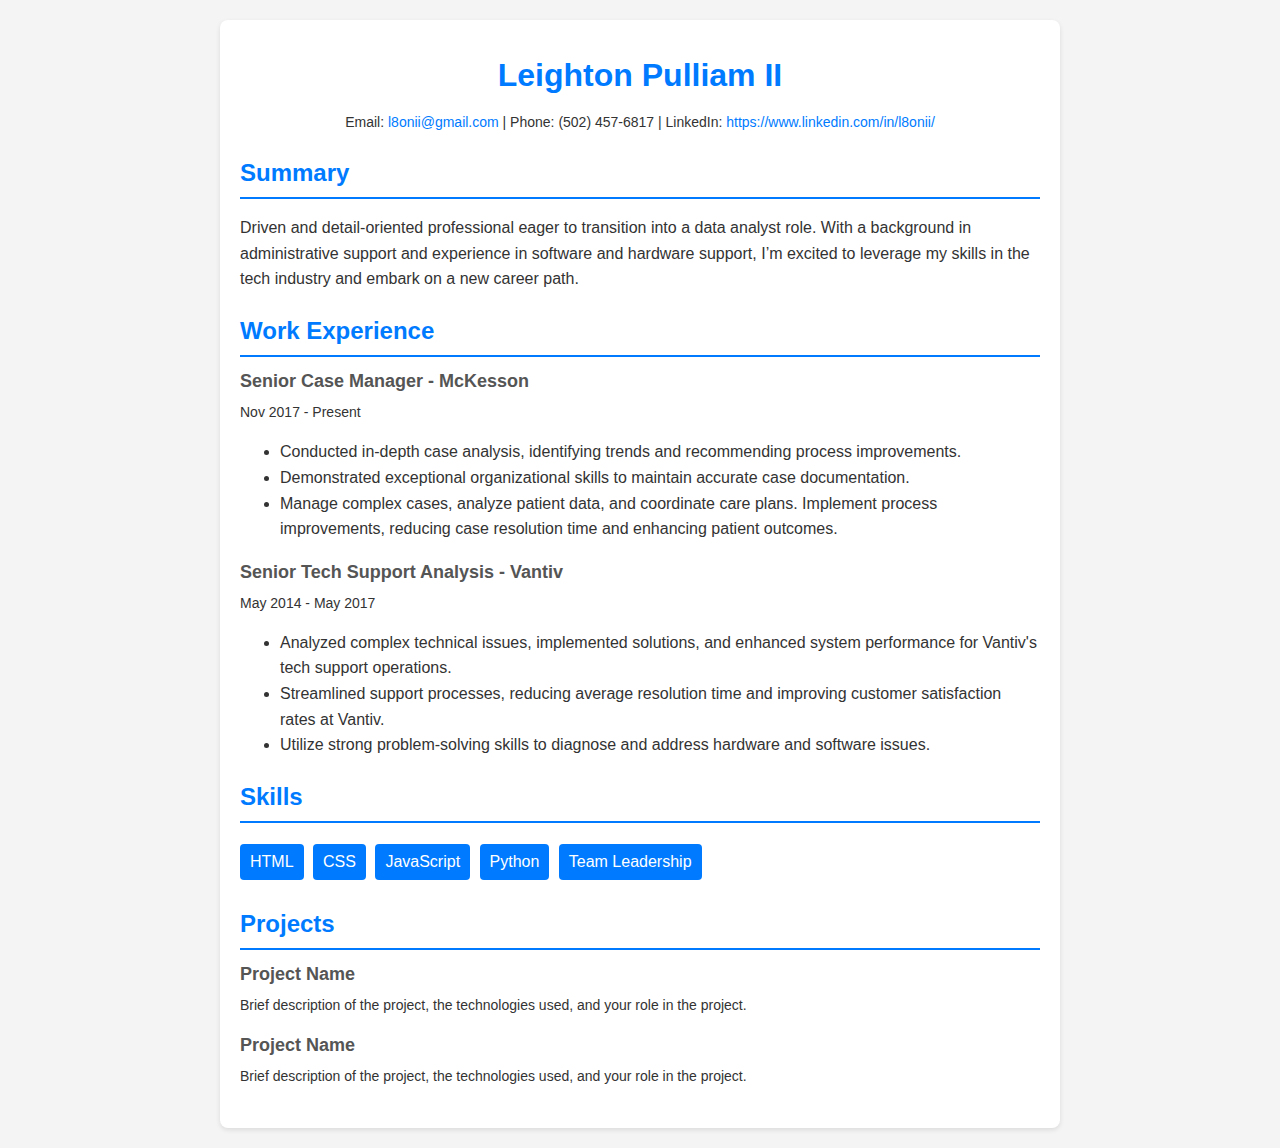
==== index.html @ e3c88d8a "Summary & Work Experience" ====
<!DOCTYPE html>
<html lang="en">
    <head>
        <meta charset="UTF-8" />
        <meta name="viewport" content="width=device-width, initial-scale=1.0" />
        <title>Resume Template</title>
    </head>

    <style>
        body {
            font-family: Arial, sans-serif;
            line-height: 1.6;
            margin: 0;
            padding: 0;
            color: #333;
            background-color: #f4f4f4;
        }
        .container {
            max-width: 800px;
            margin: 20px auto;
            padding: 20px;
            background: #fff;
            border-radius: 8px;
            box-shadow: 0 2px 5px rgba(0, 0, 0, 0.1);
        }
        h1,
        h2 {
            color: #007bff;
        }
        .header {
            text-align: center;
        }
        .header h1 {
            margin: 10px 0;
        }
        .contact {
            margin: 10px 0;
            font-size: 14px;
        }
        .contact a {
            color: #007bff;
            text-decoration: none;
        }
        .section {
            margin: 20px 0;
        }
        .section h2 {
            margin-bottom: 10px;
            border-bottom: 2px solid #007bff;
            padding-bottom: 5px;
        }
        .item {
            margin-bottom: 15px;
        }
        .item h3 {
            margin: 0;
            font-size: 18px;
            color: #555;
        }
        .item p {
            margin: 5px 0;
            font-size: 14px;
        }
        .skills ul {
            list-style: none;
            padding: 0;
        }
        .skills ul li {
            display: inline-block;
            background: #007bff;
            color: #fff;
            padding: 5px 10px;
            margin: 5px 5px 5px 0;
            border-radius: 4px;
        }
    </style>

<body>
    <main class="container">
        <section class="header">
            <h1>Leighton Pulliam II</h1>
            <p class="contact">
                Email:
                <a href="l8onii@gmail.com"
                    >l8onii@gmail.com</a
                >
                | Phone: (502) 457-6817 | LinkedIn:
                <a href="#">https://www.linkedin.com/in/l8onii/</a>
            </p>
        </section>            <section class="section">
            <h2>Summary</h2>
            <p>
                Driven and detail-oriented professional eager to transition into a data analyst role.
                With a background in administrative support and experience in software and hardware support, I’m excited to leverage my skills in the tech industry and embark on a new career path.
                
            </p>
        </section>
        <section class="section">
            <h2>Work Experience</h2>
            <div class="item">
                <h3>Senior Case Manager - McKesson</h3>
                <p>Nov 2017 - Present</p>
                <p>
                    <ul>
                        <li>Conducted in-depth case analysis, identifying trends and recommending process improvements.</li>
                        <li>Demonstrated exceptional organizational skills to maintain accurate case documentation.</li>
                        <li>Manage complex cases, analyze patient data, and coordinate care plans. Implement process improvements, reducing case resolution time and enhancing patient outcomes.</li>
                    </ul>
                </p>
            </div>
            <div class="item">
                <h3>Senior Tech Support Analysis - Vantiv</h3>
                <p>May 2014 - May 2017</p>
                <p>
                    <ul>
                        <li>Analyzed complex technical issues, implemented solutions, and enhanced system performance for Vantiv's tech support operations.</li>
                        <li>Streamlined support processes, reducing average resolution time and improving customer satisfaction rates at Vantiv.</li>
                        <li>Utilize strong problem-solving skills to diagnose and address hardware and software issues.</li>
                    </ul>
                </p>
            </div>
        </section>
        <div class="section">
            <section class="section">
                <h2>Skills</h2>
                <div class="skills">
                    <ul>
                        <li>HTML</li>
                        <li>CSS</li>
                        <li>JavaScript</li>
                        <li>Python</li>
                        <li>Team Leadership</li>
                    </ul>
                </div>
            </section>
            <section class="section">
                <h2>Projects</h2>
                <div class="item">
                    <h3>Project Name</h3>
                    <p>
                        Brief description of the project, the technologies used,
                        and your role in the project.
                    </p>
                </div>
                <div class="item">
                    <h3>Project Name</h3>
                    <p>
                        Brief description of the project, the technologies used,
                        and your role in the project.
                    </p>
                </div>
            </section>
        </main>
    </body>
</html>
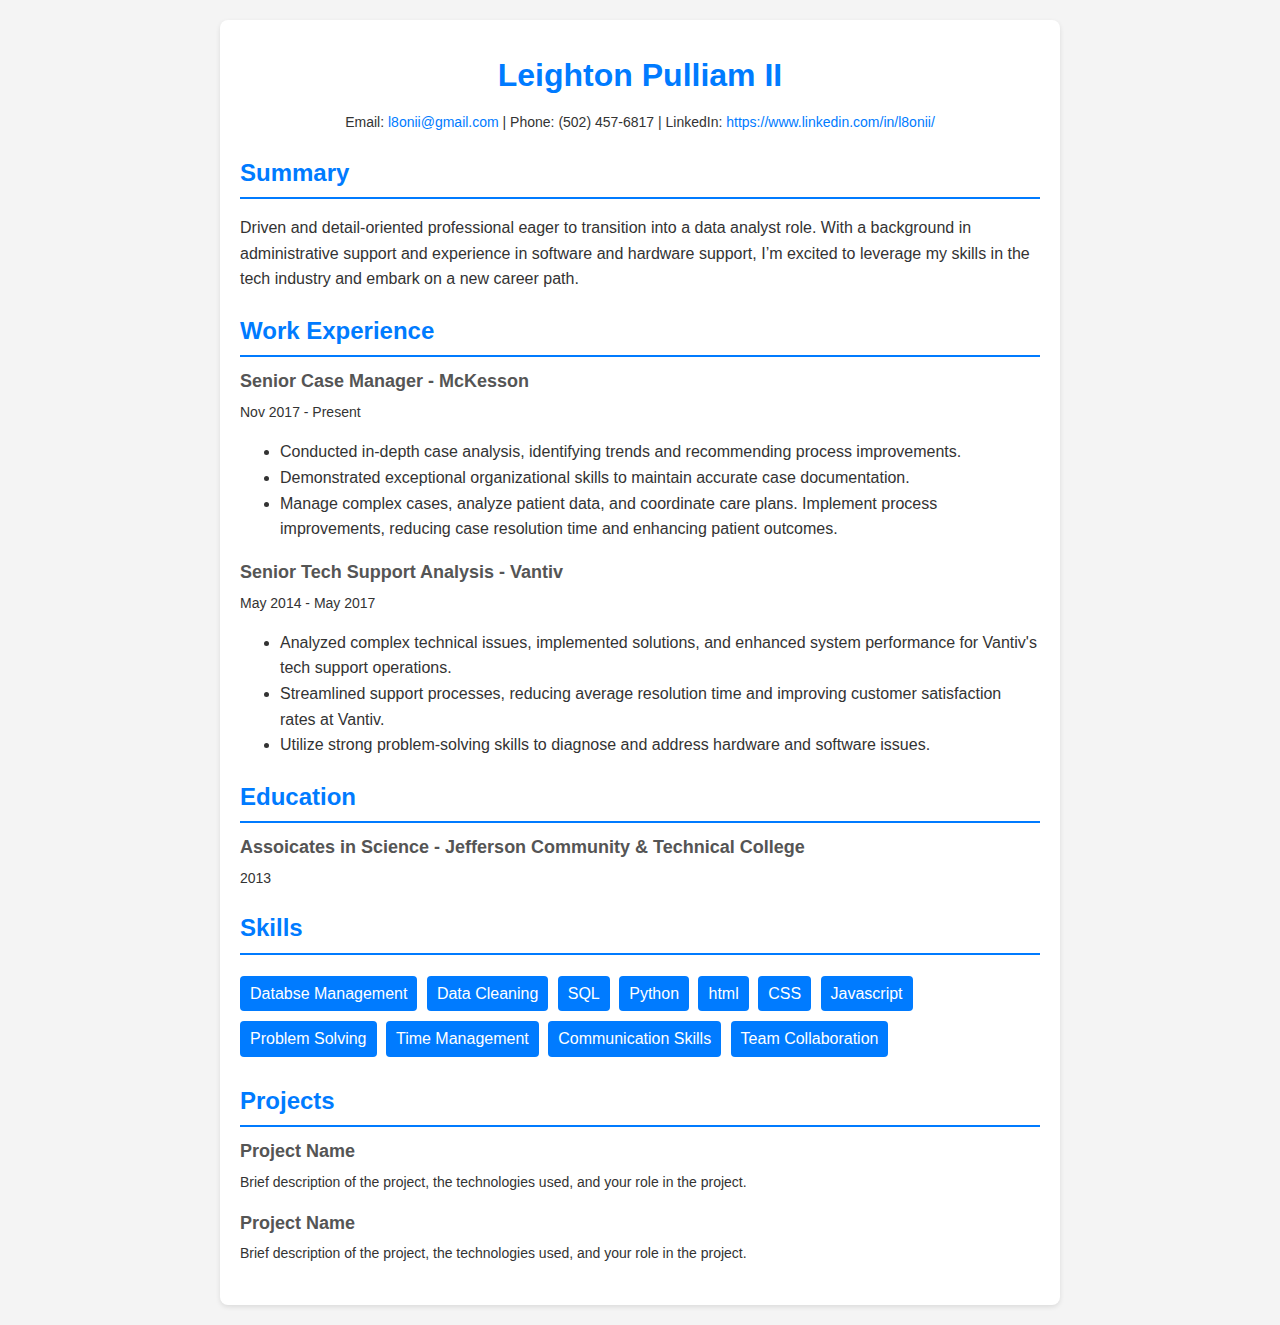
==== commit 6f852ce0: "Education & Skills" ====
--- a/index.html
+++ b/index.html
@@ -119,21 +119,33 @@
                     </ul>
                 </p>
             </div>
+            <h2>Education</h2>
+            <div class="item">
+                <h3>Assoicates in Science - Jefferson Community & Technical College</h3>
+                <p>2013</p>
+            </div>
+
+            </div>
         </section>
-        <div class="section">
-            <section class="section">
-                <h2>Skills</h2>
-                <div class="skills">
-                    <ul>
-                        <li>HTML</li>
-                        <li>CSS</li>
-                        <li>JavaScript</li>
-                        <li>Python</li>
-                        <li>Team Leadership</li>
-                    </ul>
-                </div>
-            </section>
-            <section class="section">
+        <section class="section">
+            <h2>Skills</h2>
+            <div class="skills">
+                <ul>
+                    <li>Databse Management</li>
+                    <li>Data Cleaning</li>
+                    <li>SQL</li>
+                    <li>Python</li>
+                    <li>html</li>
+                    <li>CSS</li>
+                    <li>Javascript</li>
+                    <li>Problem Solving</li>
+                    <li>Time Management</li>
+                    <li>Communication Skills</li>
+                    <li>Team Collaboration</li>
+                </ul>
+            </div>
+        </section>
+        <section class="section">
                 <h2>Projects</h2>
                 <div class="item">
                     <h3>Project Name</h3>
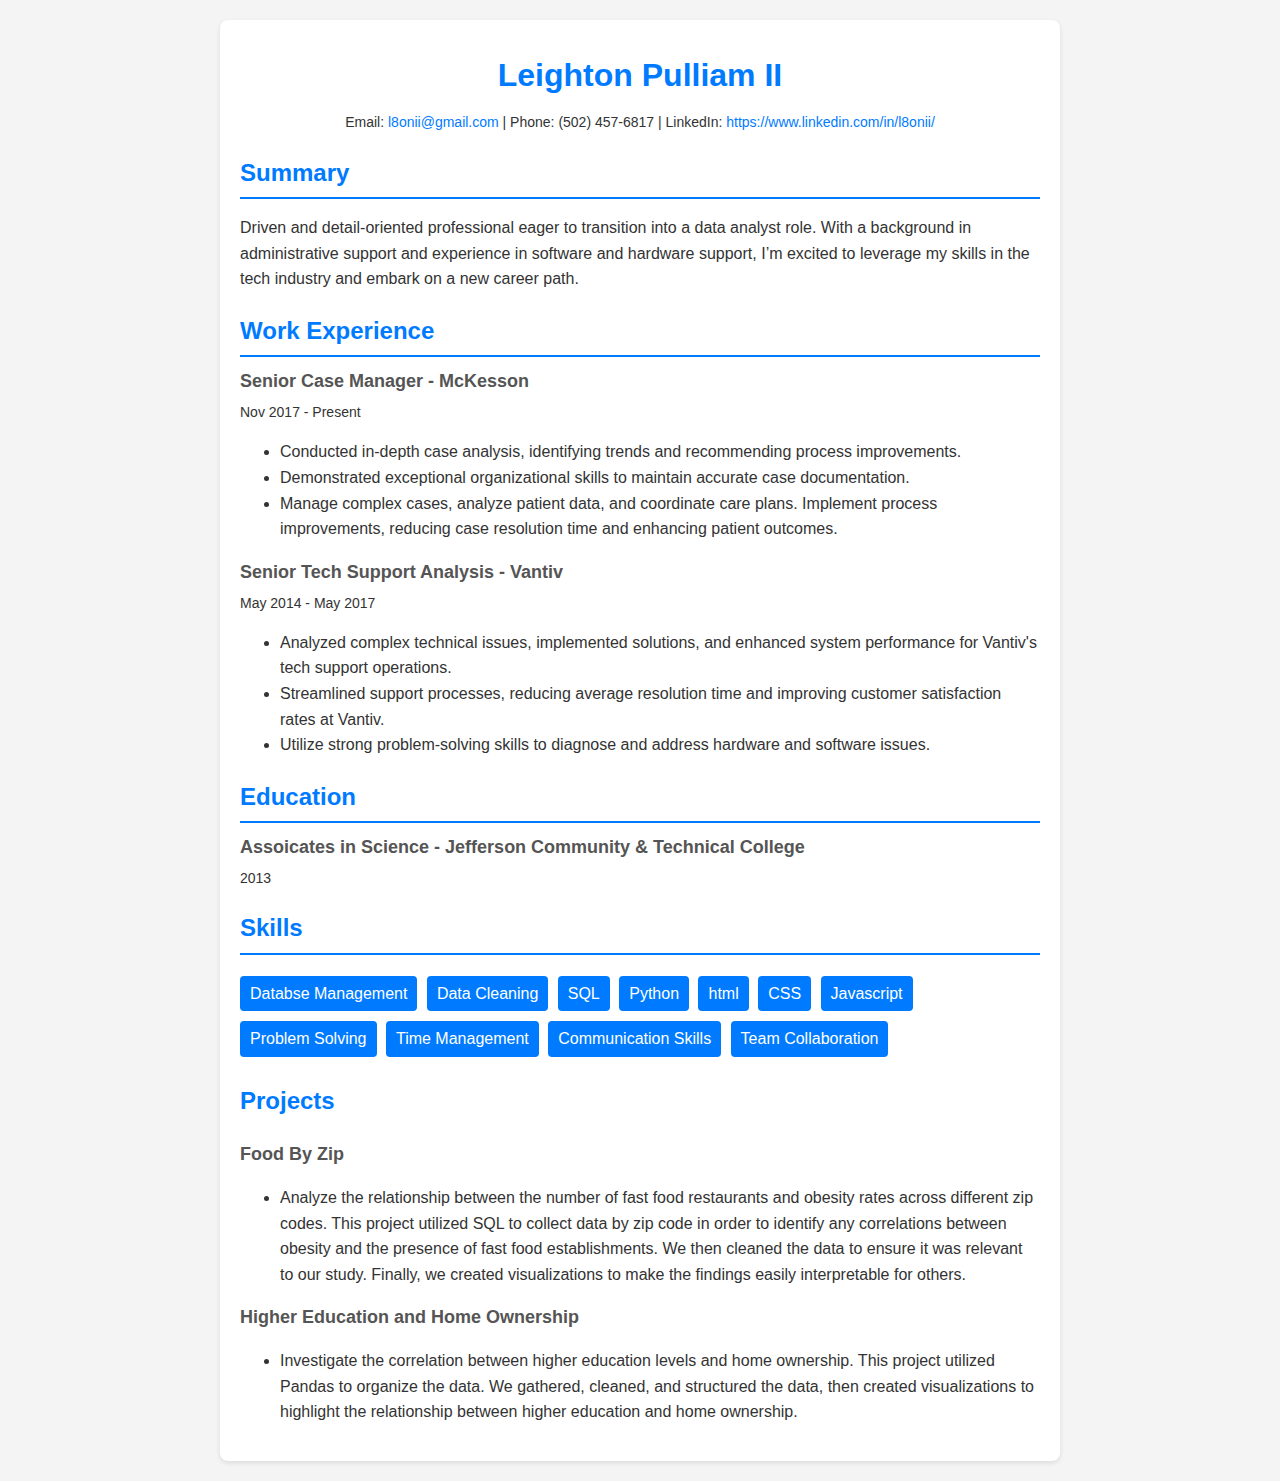
==== commit f644bf2c: "Projects" ====
--- a/index.html
+++ b/index.html
@@ -145,23 +145,24 @@
                 </ul>
             </div>
         </section>
-        <section class="section">
-                <h2>Projects</h2>
-                <div class="item">
-                    <h3>Project Name</h3>
-                    <p>
-                        Brief description of the project, the technologies used,
-                        and your role in the project.
-                    </p>
-                </div>
-                <div class="item">
-                    <h3>Project Name</h3>
-                    <p>
-                        Brief description of the project, the technologies used,
-                        and your role in the project.
-                    </p>
-                </div>
-            </section>
-        </main>
-    </body>
+        <h2>Projects</h2>
+        <div class="item">
+            <h3>Food By Zip</h3>
+            <p>
+                <ul>
+                    <li>Analyze the relationship between the number of fast food restaurants and obesity rates across different zip codes. This project utilized SQL to collect data by zip code in order to identify any correlations between obesity and the presence of fast food establishments. We then cleaned the data to ensure it was relevant to our study. Finally, we created visualizations to make the findings easily interpretable for others.</li>
+                </ul>
+            </p>
+        </div>
+        <div class="item">
+            <h3>Higher Education and Home Ownership</h3>
+            <p>
+                <ul>
+                    <li>Investigate the correlation between higher education levels and home ownership. This project utilized Pandas to organize the data. We gathered, cleaned, and structured the data, then created visualizations to highlight the relationship between higher education and home ownership.</li>
+                </ul>
+            </p>
+        </div>
+    </section>
+</main>
+</body>
 </html>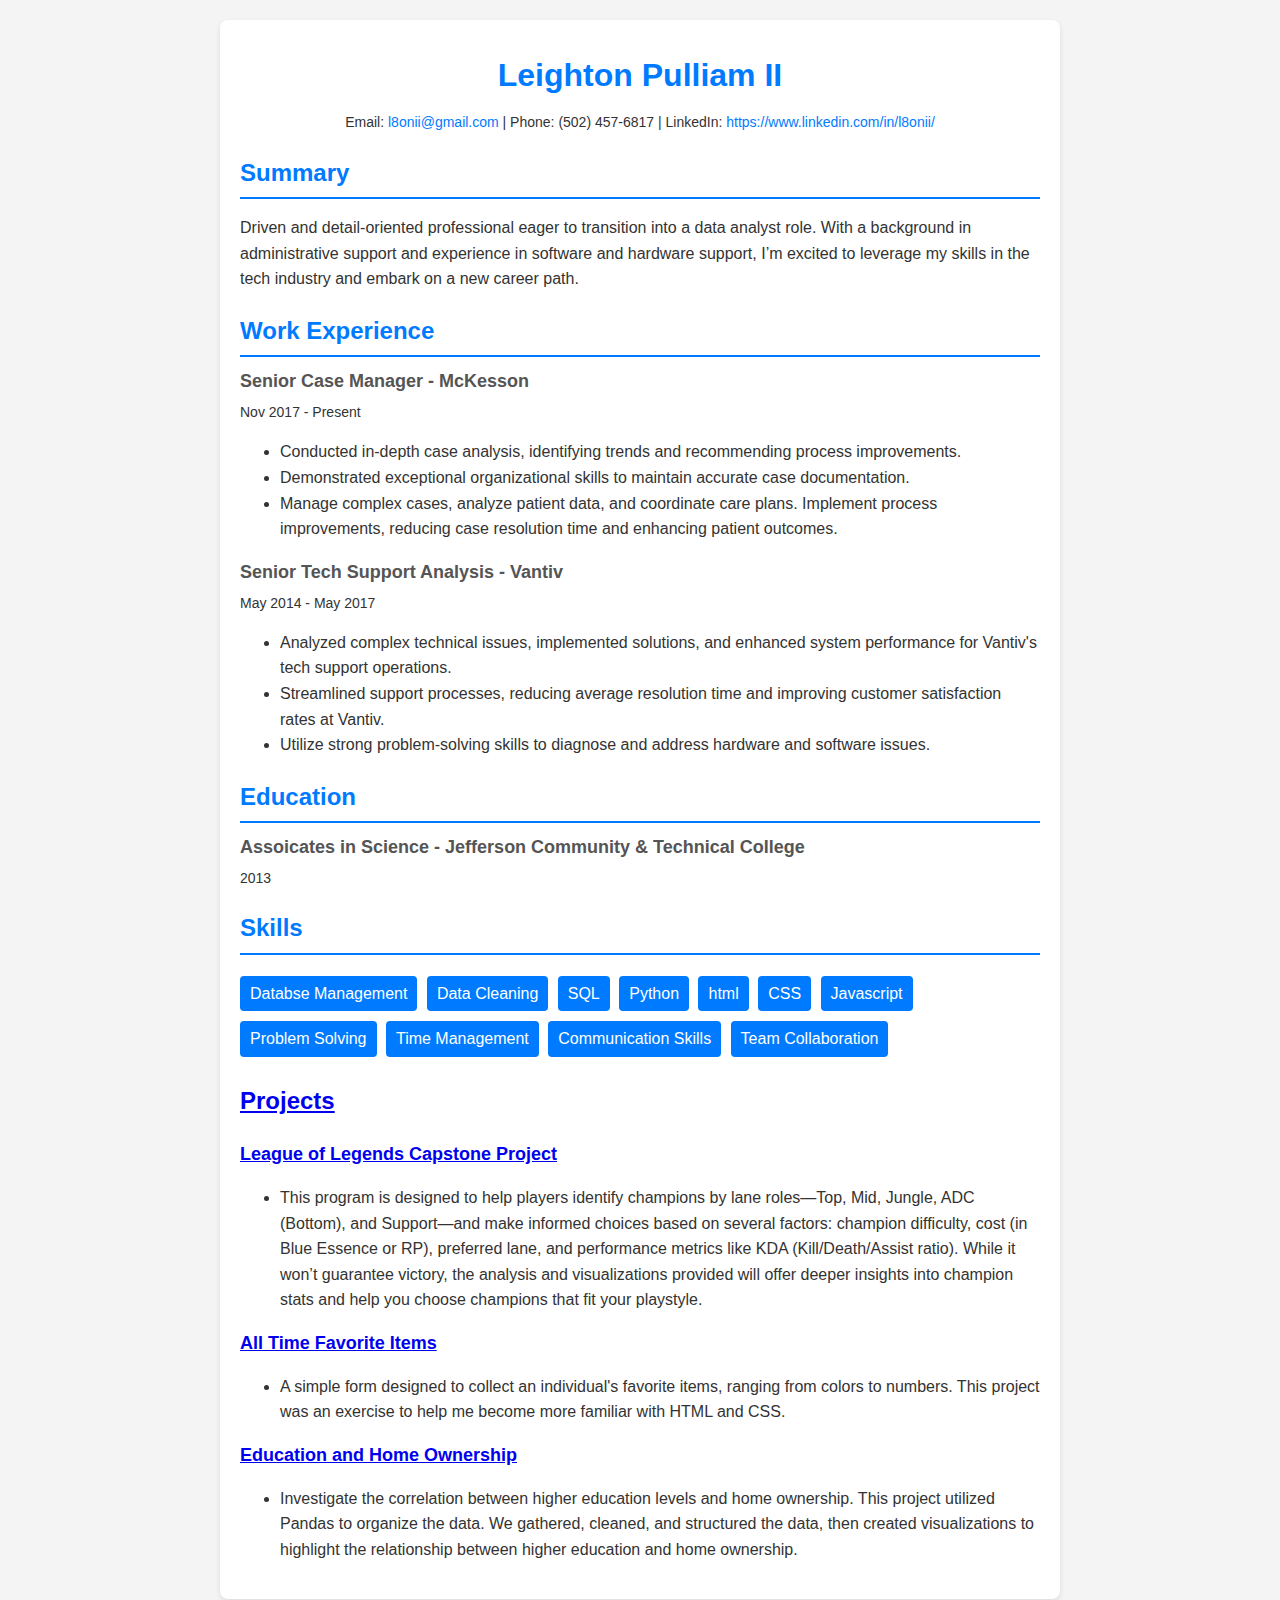
==== commit dbd99ad4: "Resume Updates" ====
--- a/index.html
+++ b/index.html
@@ -4,77 +4,8 @@
         <meta charset="UTF-8" />
         <meta name="viewport" content="width=device-width, initial-scale=1.0" />
         <title>Resume Template</title>
+        <link rel="stylesheet" href="styles.css">
     </head>
-
-    <style>
-        body {
-            font-family: Arial, sans-serif;
-            line-height: 1.6;
-            margin: 0;
-            padding: 0;
-            color: #333;
-            background-color: #f4f4f4;
-        }
-        .container {
-            max-width: 800px;
-            margin: 20px auto;
-            padding: 20px;
-            background: #fff;
-            border-radius: 8px;
-            box-shadow: 0 2px 5px rgba(0, 0, 0, 0.1);
-        }
-        h1,
-        h2 {
-            color: #007bff;
-        }
-        .header {
-            text-align: center;
-        }
-        .header h1 {
-            margin: 10px 0;
-        }
-        .contact {
-            margin: 10px 0;
-            font-size: 14px;
-        }
-        .contact a {
-            color: #007bff;
-            text-decoration: none;
-        }
-        .section {
-            margin: 20px 0;
-        }
-        .section h2 {
-            margin-bottom: 10px;
-            border-bottom: 2px solid #007bff;
-            padding-bottom: 5px;
-        }
-        .item {
-            margin-bottom: 15px;
-        }
-        .item h3 {
-            margin: 0;
-            font-size: 18px;
-            color: #555;
-        }
-        .item p {
-            margin: 5px 0;
-            font-size: 14px;
-        }
-        .skills ul {
-            list-style: none;
-            padding: 0;
-        }
-        .skills ul li {
-            display: inline-block;
-            background: #007bff;
-            color: #fff;
-            padding: 5px 10px;
-            margin: 5px 5px 5px 0;
-            border-radius: 4px;
-        }
-    </style>
-
 <body>
     <main class="container">
         <section class="header">
@@ -145,22 +76,24 @@
                 </ul>
             </div>
         </section>
-        <h2>Projects</h2>
+        <h2><a href="/projects.html" target="_blank">Projects</a></h2>
         <div class="item">
-            <h3>Food By Zip</h3>
+            <h3><a href="https://github.com/L8onii/Capstone-LOL" target="_blank"> League of Legends Capstone Project</a></h3>
             <p>
                 <ul>
-                    <li>Analyze the relationship between the number of fast food restaurants and obesity rates across different zip codes. This project utilized SQL to collect data by zip code in order to identify any correlations between obesity and the presence of fast food establishments. We then cleaned the data to ensure it was relevant to our study. Finally, we created visualizations to make the findings easily interpretable for others.</li>
+                    <li>This program is designed to help players identify champions by lane roles—Top, Mid, Jungle, ADC (Bottom), and Support—and make informed choices based on several factors: champion difficulty, cost (in Blue Essence or RP), preferred lane, and performance metrics like KDA (Kill/Death/Assist ratio). While it won’t guarantee victory, the analysis and visualizations provided will offer deeper insights into champion stats and help you choose champions that fit your playstyle.</li>
                 </ul>
             </p>
-        </div>
-        <div class="item">
-            <h3>Higher Education and Home Ownership</h3>
+            <h3><a href="https://github.com/L8onii/all-time-favs" target="_blank">All Time Favorite Items</a></h3>
+            <p>
+                <ul>
+                    <li>A simple form designed to collect an individual's favorite items, ranging from colors to numbers. This project was an exercise to help me become more familiar with HTML and CSS.</li>
+                </ul>
+            <h3><a href="https://github.com/L8onii/Higher-Education-and-Home-Ownership" target="_blank">Education and Home Ownership</a></h3>
             <p>
                 <ul>
                     <li>Investigate the correlation between higher education levels and home ownership. This project utilized Pandas to organize the data. We gathered, cleaned, and structured the data, then created visualizations to highlight the relationship between higher education and home ownership.</li>
                 </ul>
-            </p>
         </div>
     </section>
 </main>
--- a/styles.css
+++ b/styles.css
@@ -0,0 +1,66 @@
+        body {
+            font-family: Arial, sans-serif;
+            line-height: 1.6;
+            margin: 0;
+            padding: 0;
+            color: #333;
+            background-color: #f4f4f4;
+        }
+        .container {
+            max-width: 800px;
+            margin: 20px auto;
+            padding: 20px;
+            background: #fff;
+            border-radius: 8px;
+            box-shadow: 0 2px 5px rgba(0, 0, 0, 0.1);
+        }
+        h1,
+        h2 {
+            color: #007bff;
+        }
+        .header {
+            text-align: center;
+        }
+        .header h1 {
+            margin: 10px 0;
+        }
+        .contact {
+            margin: 10px 0;
+            font-size: 14px;
+        }
+        .contact a {
+            color: #007bff;
+            text-decoration: none;
+        }
+        .section {
+            margin: 20px 0;
+        }
+        .section h2 {
+            margin-bottom: 10px;
+            border-bottom: 2px solid #007bff;
+            padding-bottom: 5px;
+        }
+        .item {
+            margin-bottom: 15px;
+        }
+        .item h3 {
+            margin: 0;
+            font-size: 18px;
+            color: #555;
+        }
+        .item p {
+            margin: 5px 0;
+            font-size: 14px;
+        }
+        .skills ul {
+            list-style: none;
+            padding: 0;
+        }
+        .skills ul li {
+            display: inline-block;
+            background: #007bff;
+            color: #fff;
+            padding: 5px 10px;
+            margin: 5px 5px 5px 0;
+            border-radius: 4px;
+        }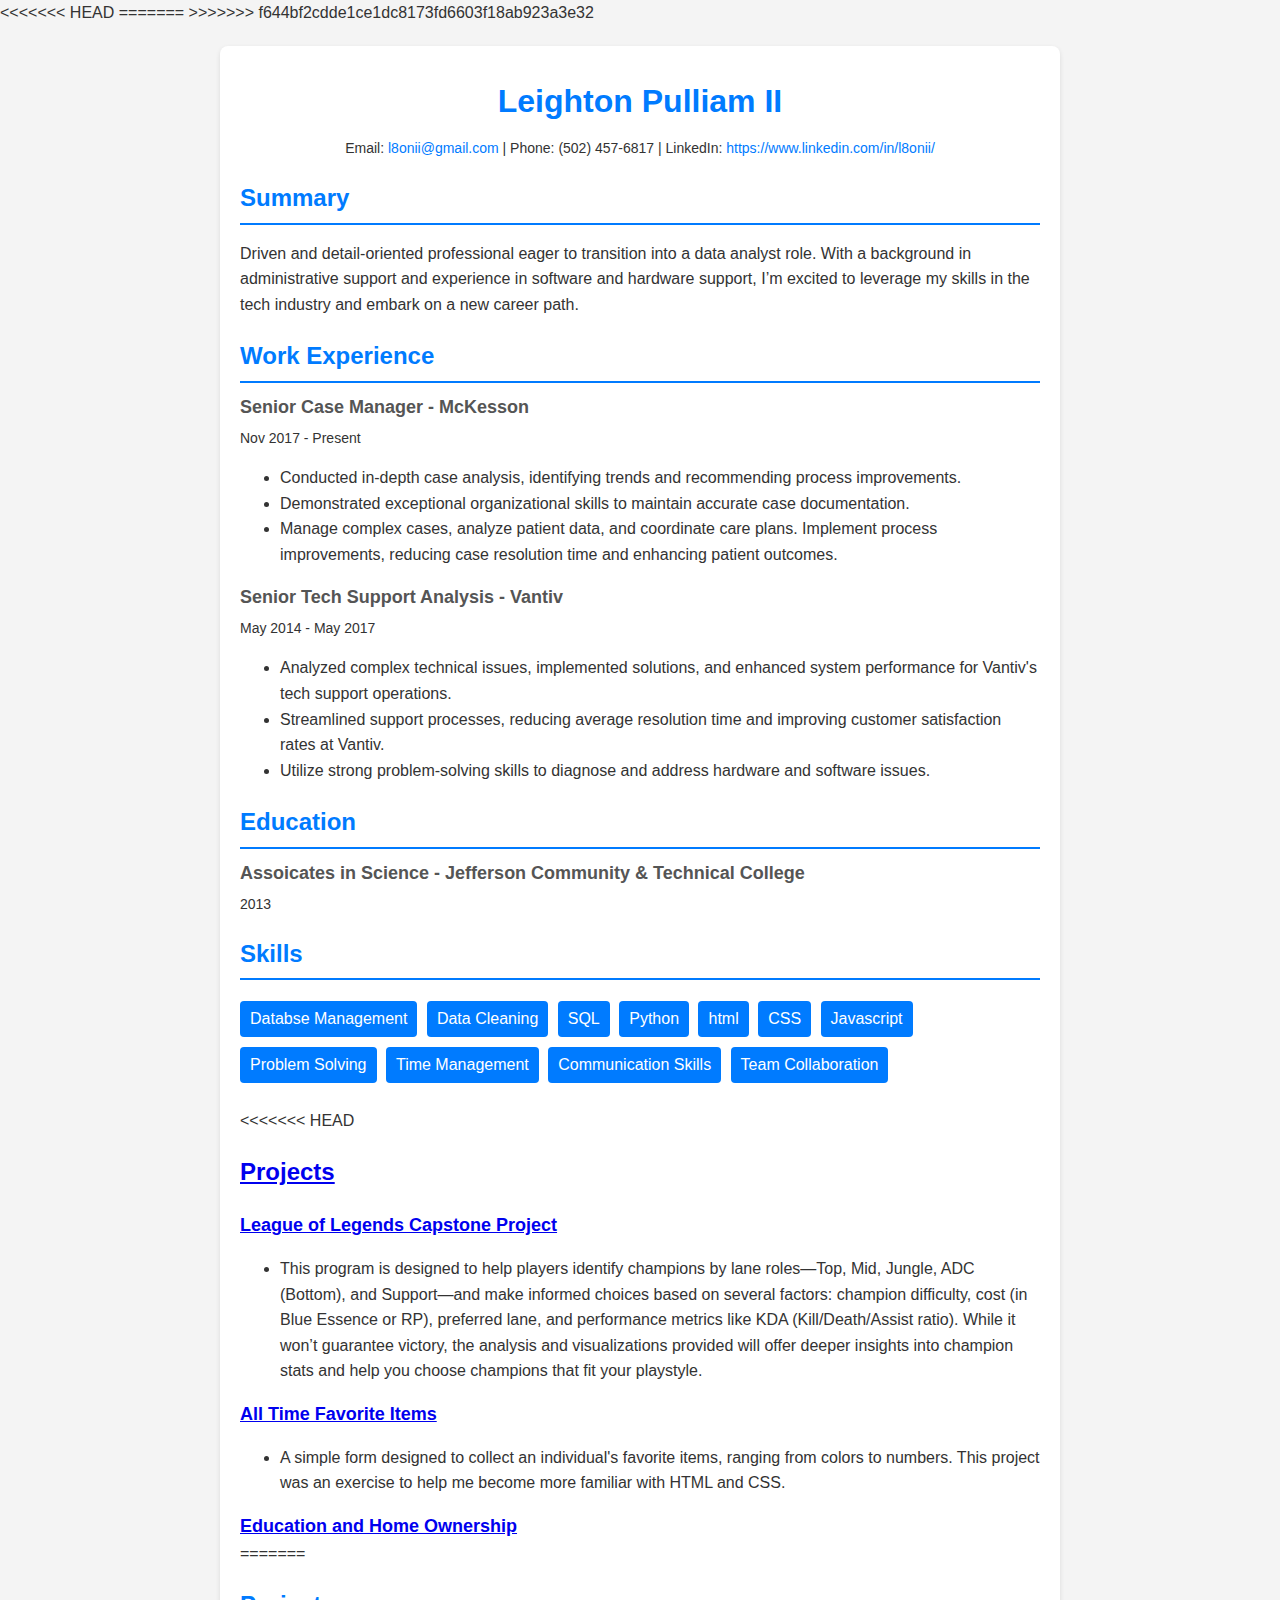
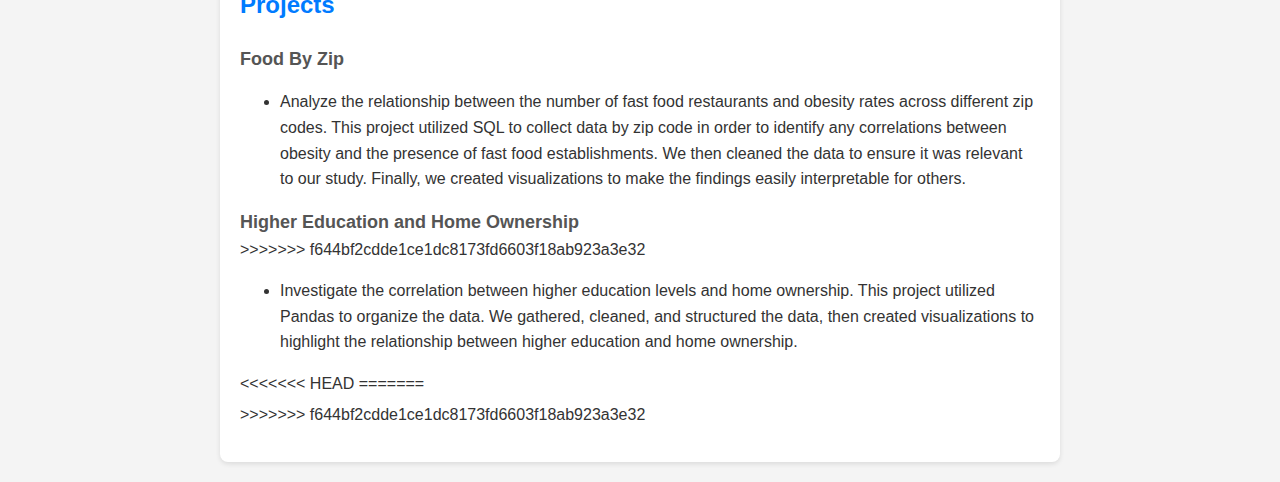
==== commit 627d8162: "Resume Updates" ====
--- a/index.html
+++ b/index.html
@@ -4,8 +4,82 @@
         <meta charset="UTF-8" />
         <meta name="viewport" content="width=device-width, initial-scale=1.0" />
         <title>Resume Template</title>
+<<<<<<< HEAD
         <link rel="stylesheet" href="styles.css">
     </head>
+=======
+    </head>
+
+    <style>
+        body {
+            font-family: Arial, sans-serif;
+            line-height: 1.6;
+            margin: 0;
+            padding: 0;
+            color: #333;
+            background-color: #f4f4f4;
+        }
+        .container {
+            max-width: 800px;
+            margin: 20px auto;
+            padding: 20px;
+            background: #fff;
+            border-radius: 8px;
+            box-shadow: 0 2px 5px rgba(0, 0, 0, 0.1);
+        }
+        h1,
+        h2 {
+            color: #007bff;
+        }
+        .header {
+            text-align: center;
+        }
+        .header h1 {
+            margin: 10px 0;
+        }
+        .contact {
+            margin: 10px 0;
+            font-size: 14px;
+        }
+        .contact a {
+            color: #007bff;
+            text-decoration: none;
+        }
+        .section {
+            margin: 20px 0;
+        }
+        .section h2 {
+            margin-bottom: 10px;
+            border-bottom: 2px solid #007bff;
+            padding-bottom: 5px;
+        }
+        .item {
+            margin-bottom: 15px;
+        }
+        .item h3 {
+            margin: 0;
+            font-size: 18px;
+            color: #555;
+        }
+        .item p {
+            margin: 5px 0;
+            font-size: 14px;
+        }
+        .skills ul {
+            list-style: none;
+            padding: 0;
+        }
+        .skills ul li {
+            display: inline-block;
+            background: #007bff;
+            color: #fff;
+            padding: 5px 10px;
+            margin: 5px 5px 5px 0;
+            border-radius: 4px;
+        }
+    </style>
+
+>>>>>>> f644bf2cdde1ce1dc8173fd6603f18ab923a3e32
 <body>
     <main class="container">
         <section class="header">
@@ -76,6 +150,7 @@
                 </ul>
             </div>
         </section>
+<<<<<<< HEAD
         <h2><a href="/projects.html" target="_blank">Projects</a></h2>
         <div class="item">
             <h3><a href="https://github.com/L8onii/Capstone-LOL" target="_blank"> League of Legends Capstone Project</a></h3>
@@ -90,10 +165,27 @@
                     <li>A simple form designed to collect an individual's favorite items, ranging from colors to numbers. This project was an exercise to help me become more familiar with HTML and CSS.</li>
                 </ul>
             <h3><a href="https://github.com/L8onii/Higher-Education-and-Home-Ownership" target="_blank">Education and Home Ownership</a></h3>
+=======
+        <h2>Projects</h2>
+        <div class="item">
+            <h3>Food By Zip</h3>
+            <p>
+                <ul>
+                    <li>Analyze the relationship between the number of fast food restaurants and obesity rates across different zip codes. This project utilized SQL to collect data by zip code in order to identify any correlations between obesity and the presence of fast food establishments. We then cleaned the data to ensure it was relevant to our study. Finally, we created visualizations to make the findings easily interpretable for others.</li>
+                </ul>
+            </p>
+        </div>
+        <div class="item">
+            <h3>Higher Education and Home Ownership</h3>
+>>>>>>> f644bf2cdde1ce1dc8173fd6603f18ab923a3e32
             <p>
                 <ul>
                     <li>Investigate the correlation between higher education levels and home ownership. This project utilized Pandas to organize the data. We gathered, cleaned, and structured the data, then created visualizations to highlight the relationship between higher education and home ownership.</li>
                 </ul>
+<<<<<<< HEAD
+=======
+            </p>
+>>>>>>> f644bf2cdde1ce1dc8173fd6603f18ab923a3e32
         </div>
     </section>
 </main>
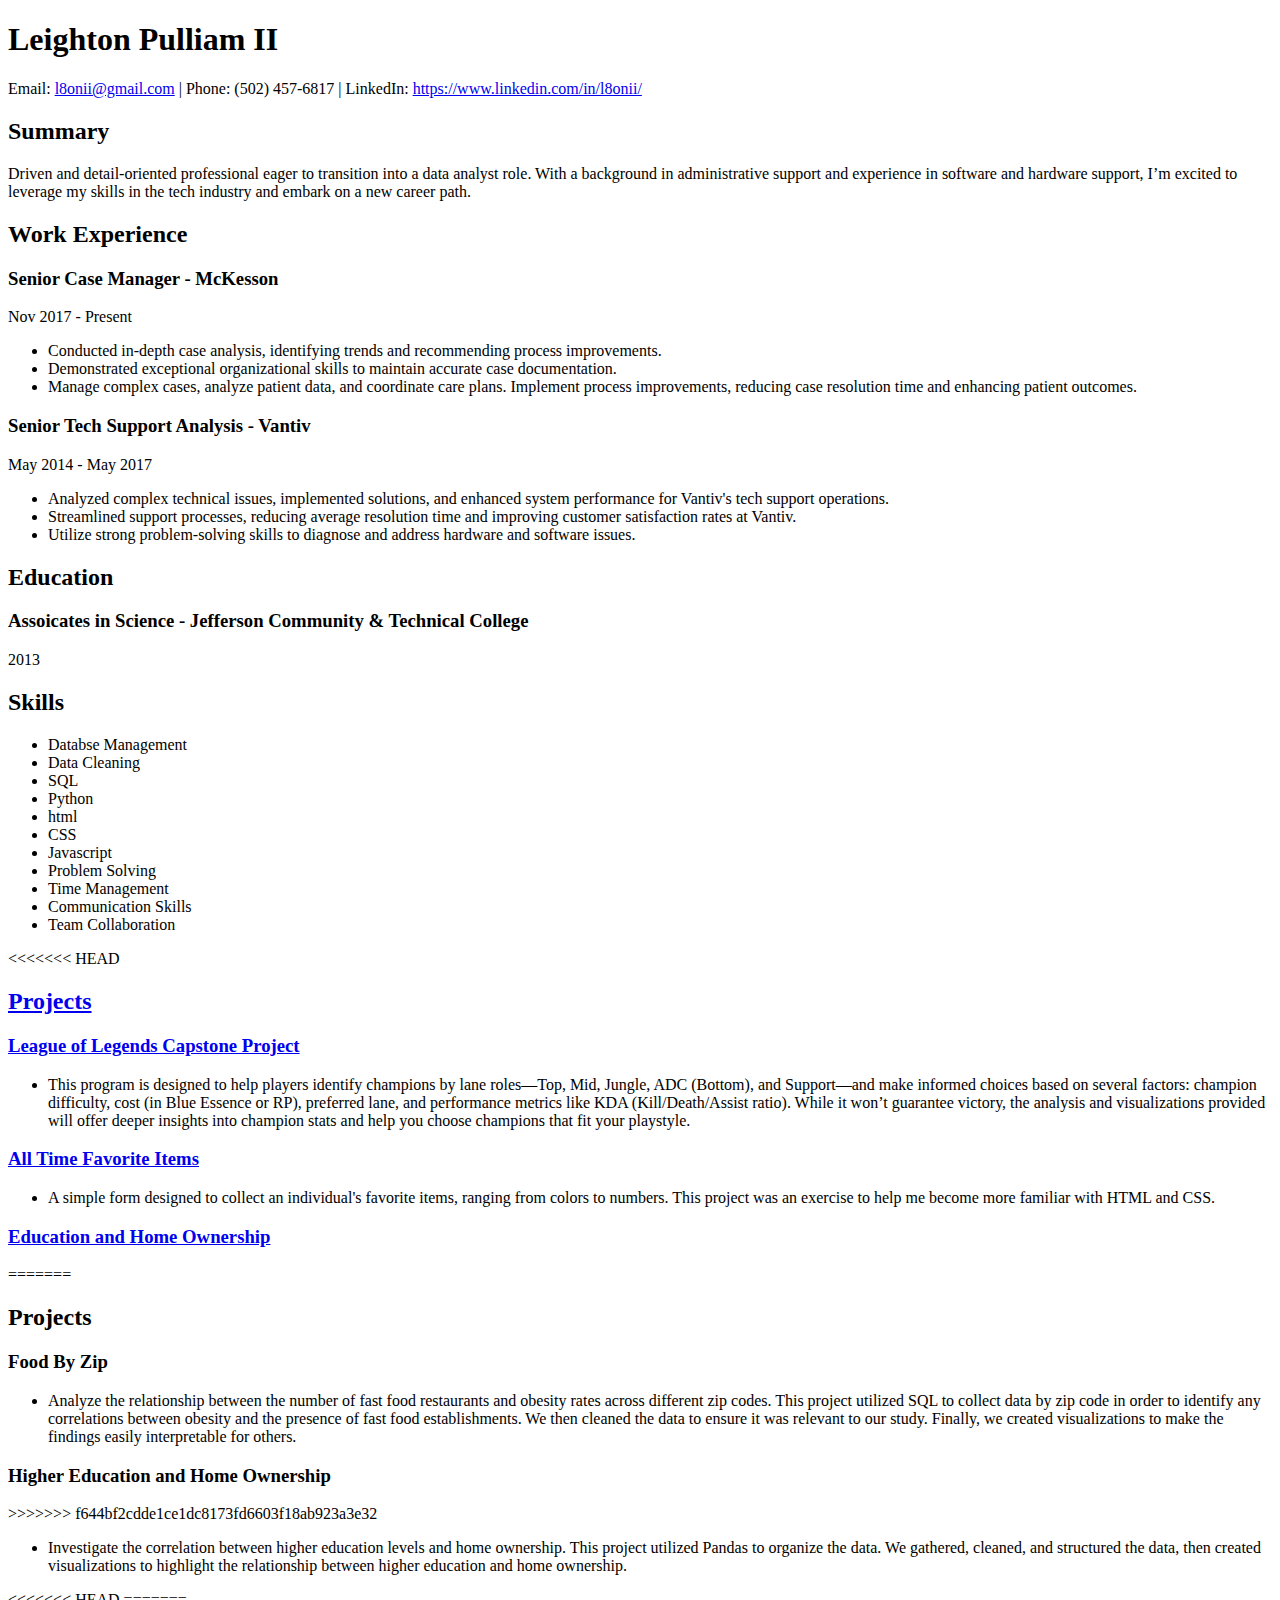
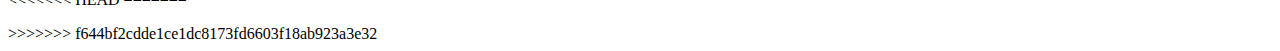
==== commit c73f2e67: "Fixed Incoming Head" ====
--- a/index.html
+++ b/index.html
@@ -4,82 +4,6 @@
         <meta charset="UTF-8" />
         <meta name="viewport" content="width=device-width, initial-scale=1.0" />
         <title>Resume Template</title>
-<<<<<<< HEAD
-        <link rel="stylesheet" href="styles.css">
-    </head>
-=======
-    </head>
-
-    <style>
-        body {
-            font-family: Arial, sans-serif;
-            line-height: 1.6;
-            margin: 0;
-            padding: 0;
-            color: #333;
-            background-color: #f4f4f4;
-        }
-        .container {
-            max-width: 800px;
-            margin: 20px auto;
-            padding: 20px;
-            background: #fff;
-            border-radius: 8px;
-            box-shadow: 0 2px 5px rgba(0, 0, 0, 0.1);
-        }
-        h1,
-        h2 {
-            color: #007bff;
-        }
-        .header {
-            text-align: center;
-        }
-        .header h1 {
-            margin: 10px 0;
-        }
-        .contact {
-            margin: 10px 0;
-            font-size: 14px;
-        }
-        .contact a {
-            color: #007bff;
-            text-decoration: none;
-        }
-        .section {
-            margin: 20px 0;
-        }
-        .section h2 {
-            margin-bottom: 10px;
-            border-bottom: 2px solid #007bff;
-            padding-bottom: 5px;
-        }
-        .item {
-            margin-bottom: 15px;
-        }
-        .item h3 {
-            margin: 0;
-            font-size: 18px;
-            color: #555;
-        }
-        .item p {
-            margin: 5px 0;
-            font-size: 14px;
-        }
-        .skills ul {
-            list-style: none;
-            padding: 0;
-        }
-        .skills ul li {
-            display: inline-block;
-            background: #007bff;
-            color: #fff;
-            padding: 5px 10px;
-            margin: 5px 5px 5px 0;
-            border-radius: 4px;
-        }
-    </style>
-
->>>>>>> f644bf2cdde1ce1dc8173fd6603f18ab923a3e32
 <body>
     <main class="container">
         <section class="header">
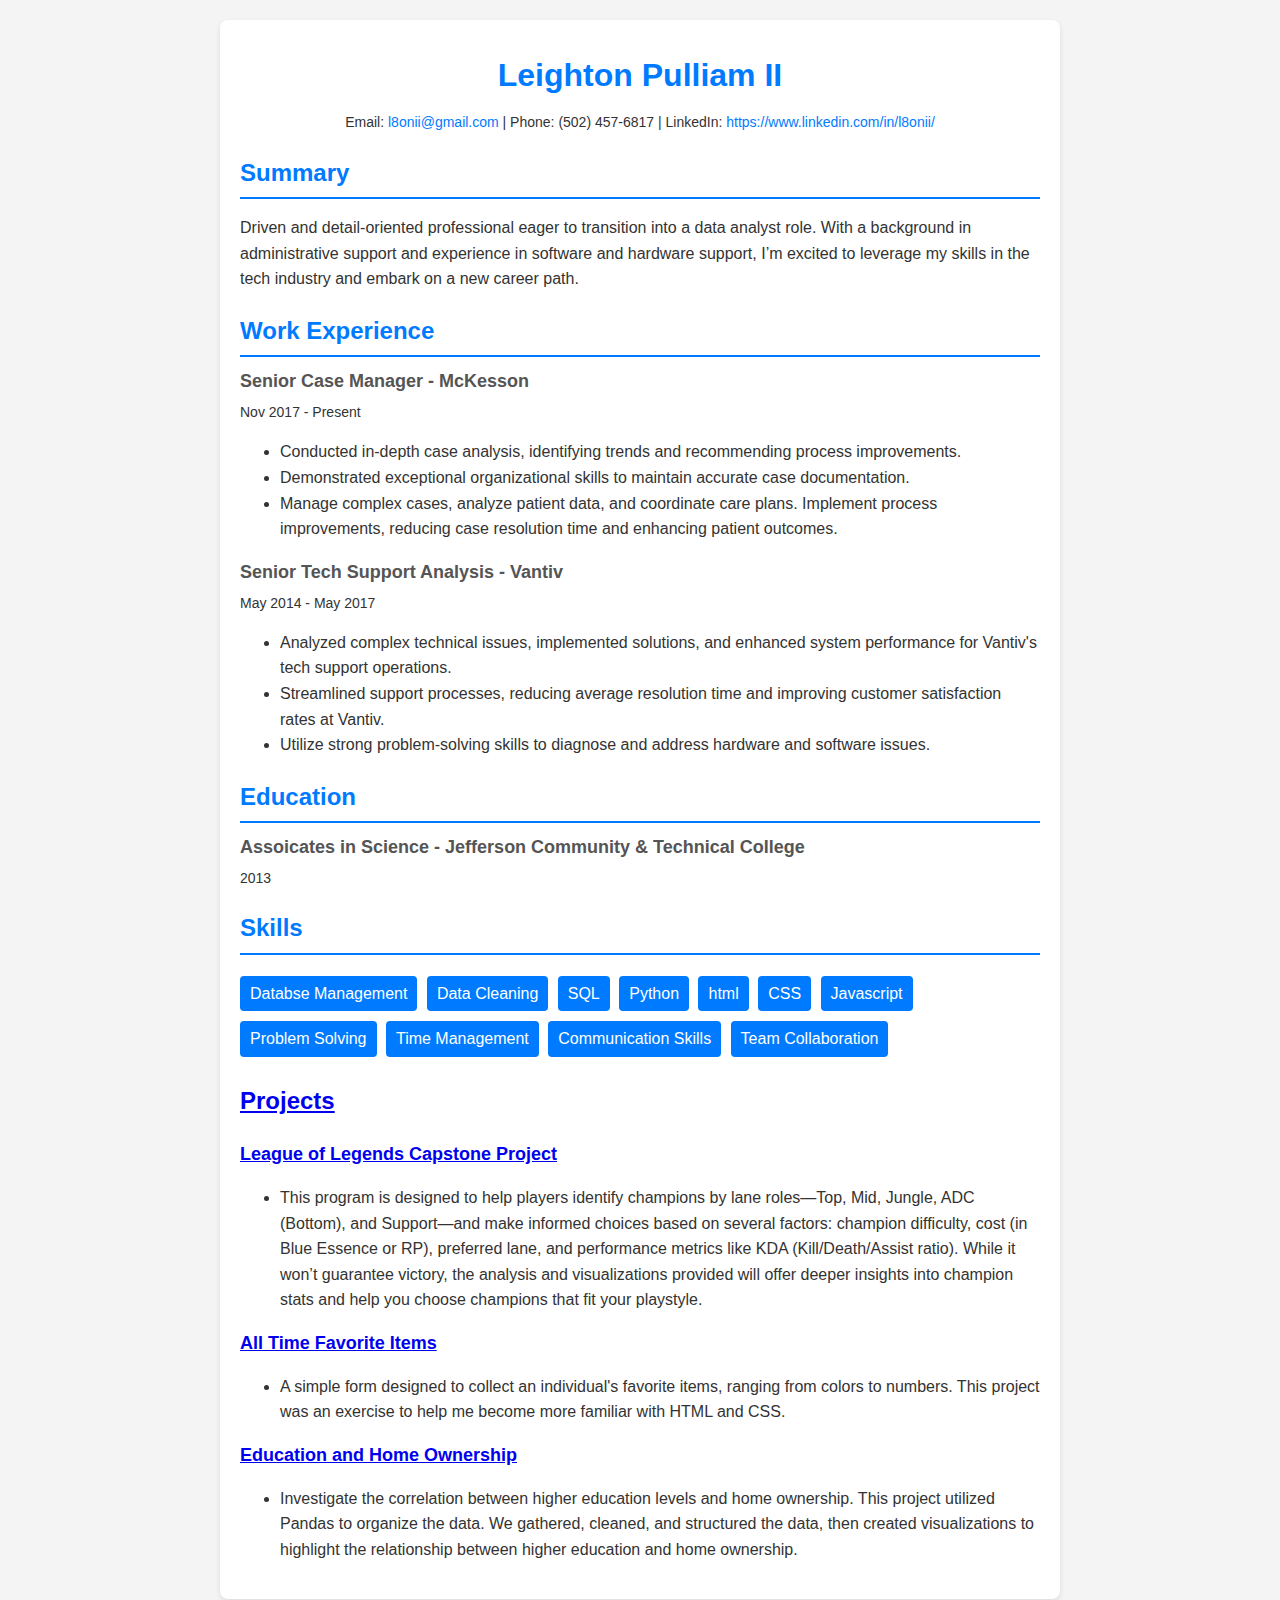
==== commit ab14ea9d: "Last Push" ====
--- a/index.html
+++ b/index.html
@@ -15,6 +15,7 @@
                 >
                 | Phone: (502) 457-6817 | LinkedIn:
                 <a href="#">https://www.linkedin.com/in/l8onii/</a>
+                <link rel="stylesheet" href="styles.css">
             </p>
         </section>            <section class="section">
             <h2>Summary</h2>
@@ -74,7 +75,6 @@
                 </ul>
             </div>
         </section>
-<<<<<<< HEAD
         <h2><a href="/projects.html" target="_blank">Projects</a></h2>
         <div class="item">
             <h3><a href="https://github.com/L8onii/Capstone-LOL" target="_blank"> League of Legends Capstone Project</a></h3>
@@ -89,27 +89,10 @@
                     <li>A simple form designed to collect an individual's favorite items, ranging from colors to numbers. This project was an exercise to help me become more familiar with HTML and CSS.</li>
                 </ul>
             <h3><a href="https://github.com/L8onii/Higher-Education-and-Home-Ownership" target="_blank">Education and Home Ownership</a></h3>
-=======
-        <h2>Projects</h2>
-        <div class="item">
-            <h3>Food By Zip</h3>
-            <p>
-                <ul>
-                    <li>Analyze the relationship between the number of fast food restaurants and obesity rates across different zip codes. This project utilized SQL to collect data by zip code in order to identify any correlations between obesity and the presence of fast food establishments. We then cleaned the data to ensure it was relevant to our study. Finally, we created visualizations to make the findings easily interpretable for others.</li>
-                </ul>
-            </p>
-        </div>
-        <div class="item">
-            <h3>Higher Education and Home Ownership</h3>
->>>>>>> f644bf2cdde1ce1dc8173fd6603f18ab923a3e32
             <p>
                 <ul>
                     <li>Investigate the correlation between higher education levels and home ownership. This project utilized Pandas to organize the data. We gathered, cleaned, and structured the data, then created visualizations to highlight the relationship between higher education and home ownership.</li>
                 </ul>
-<<<<<<< HEAD
-=======
-            </p>
->>>>>>> f644bf2cdde1ce1dc8173fd6603f18ab923a3e32
         </div>
     </section>
 </main>
--- a/styles.css
+++ b/styles.css
@@ -0,0 +1,66 @@
+        body {
+            font-family: Arial, sans-serif;
+            line-height: 1.6;
+            margin: 0;
+            padding: 0;
+            color: #333;
+            background-color: #f4f4f4;
+        }
+        .container {
+            max-width: 800px;
+            margin: 20px auto;
+            padding: 20px;
+            background: #fff;
+            border-radius: 8px;
+            box-shadow: 0 2px 5px rgba(0, 0, 0, 0.1);
+        }
+        h1,
+        h2 {
+            color: #007bff;
+        }
+        .header {
+            text-align: center;
+        }
+        .header h1 {
+            margin: 10px 0;
+        }
+        .contact {
+            margin: 10px 0;
+            font-size: 14px;
+        }
+        .contact a {
+            color: #007bff;
+            text-decoration: none;
+        }
+        .section {
+            margin: 20px 0;
+        }
+        .section h2 {
+            margin-bottom: 10px;
+            border-bottom: 2px solid #007bff;
+            padding-bottom: 5px;
+        }
+        .item {
+            margin-bottom: 15px;
+        }
+        .item h3 {
+            margin: 0;
+            font-size: 18px;
+            color: #555;
+        }
+        .item p {
+            margin: 5px 0;
+            font-size: 14px;
+        }
+        .skills ul {
+            list-style: none;
+            padding: 0;
+        }
+        .skills ul li {
+            display: inline-block;
+            background: #007bff;
+            color: #fff;
+            padding: 5px 10px;
+            margin: 5px 5px 5px 0;
+            border-radius: 4px;
+        }